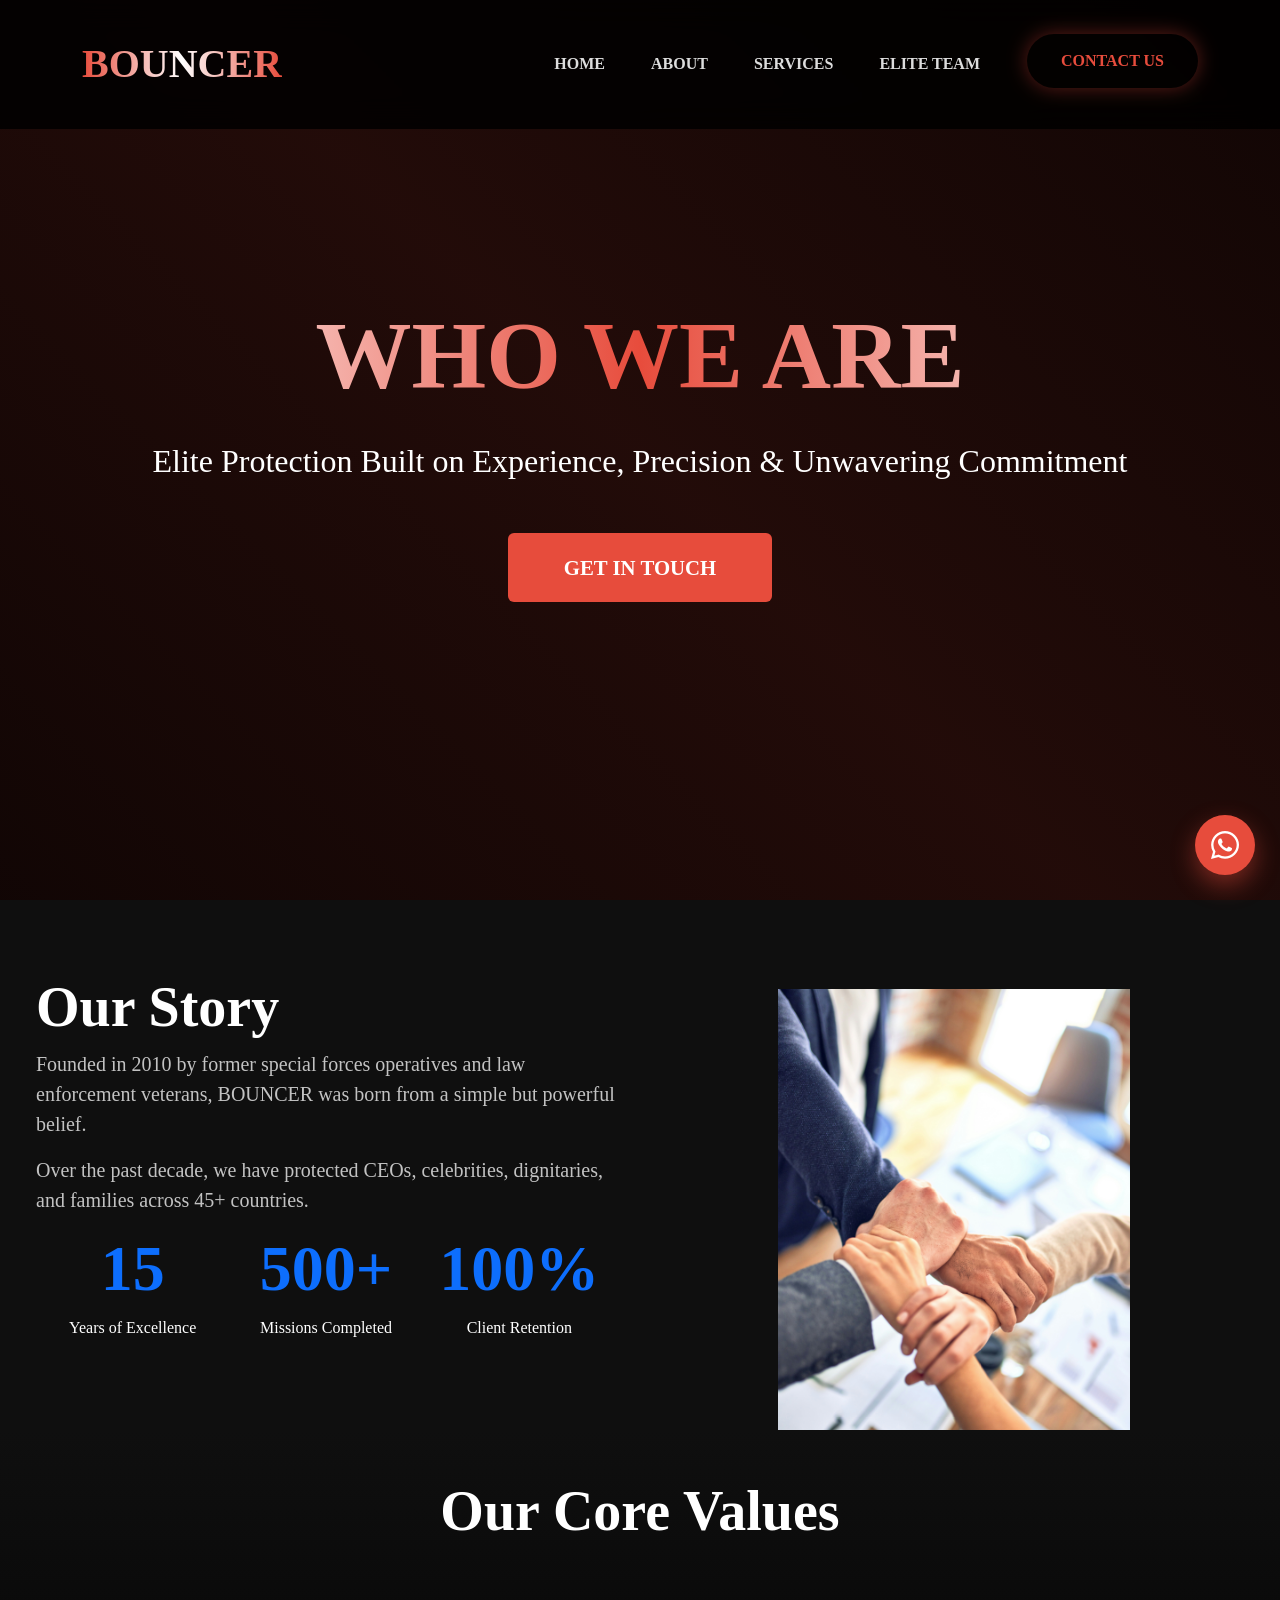
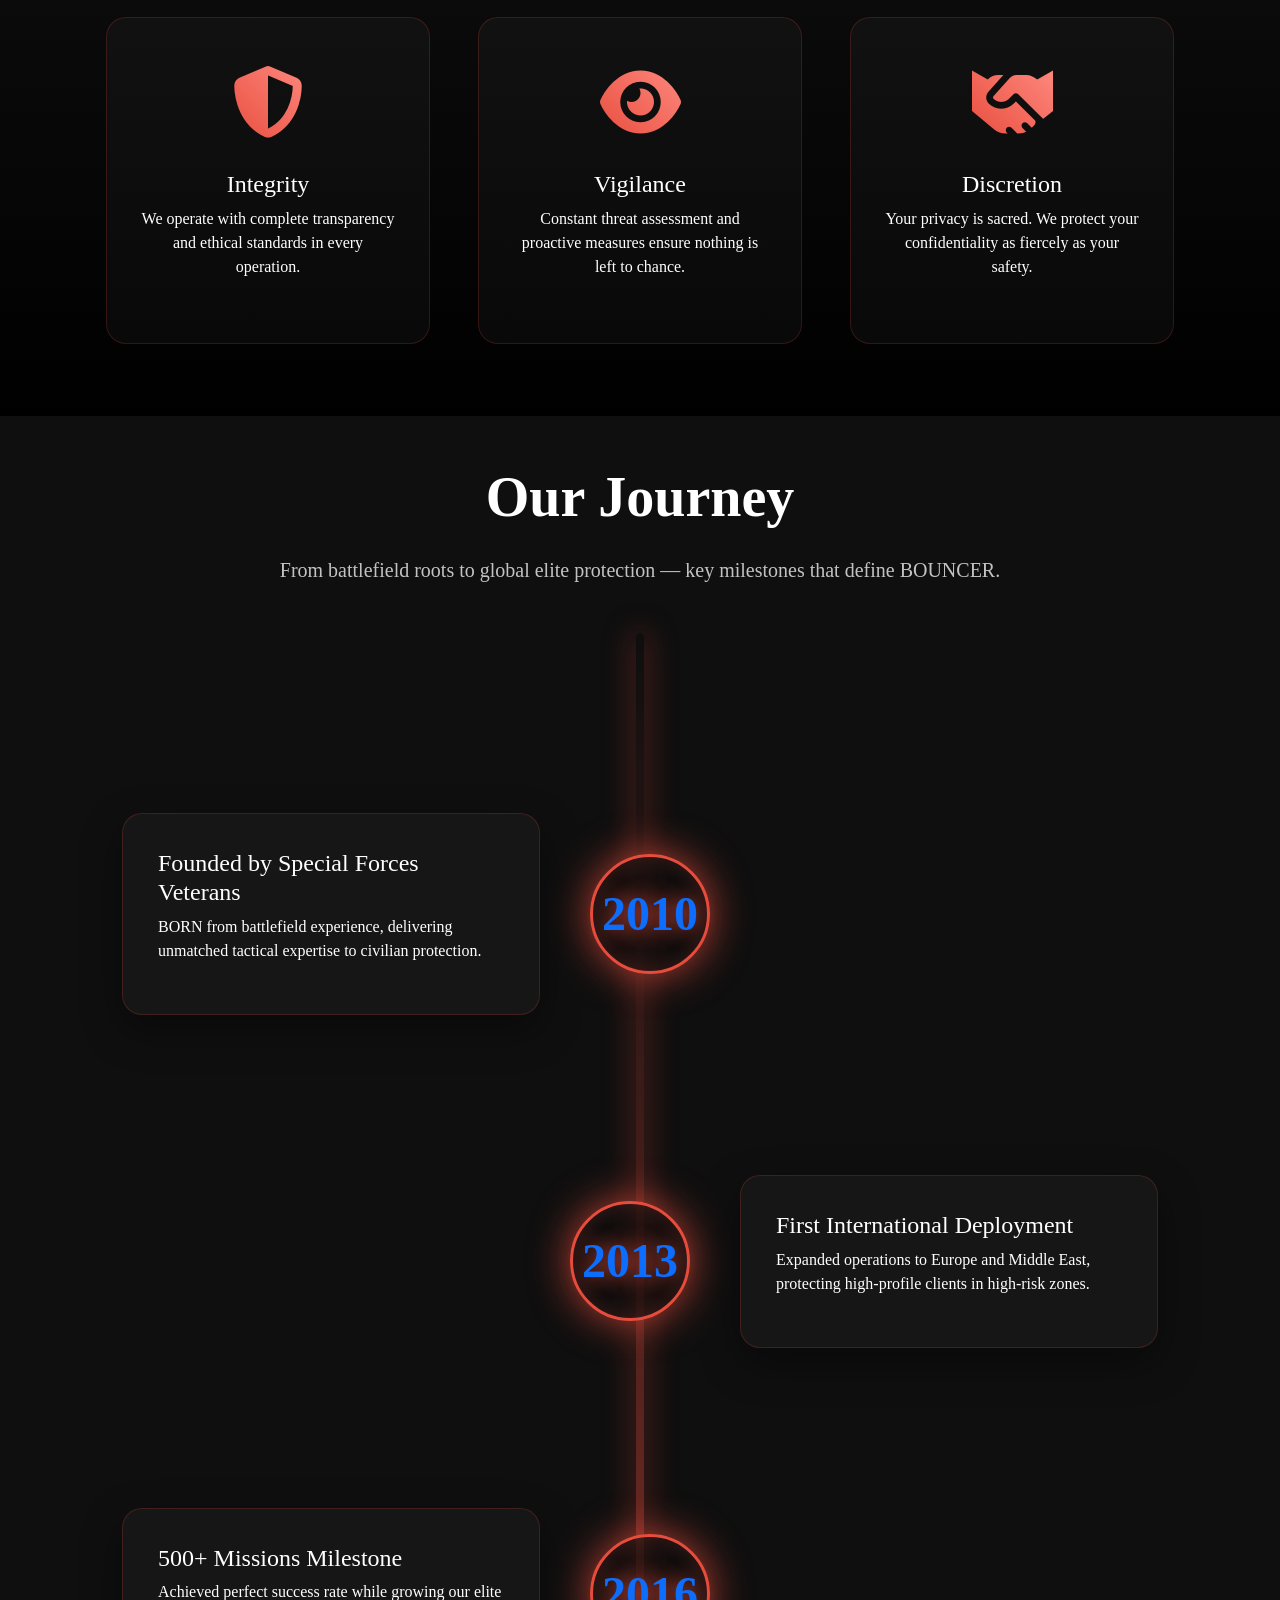
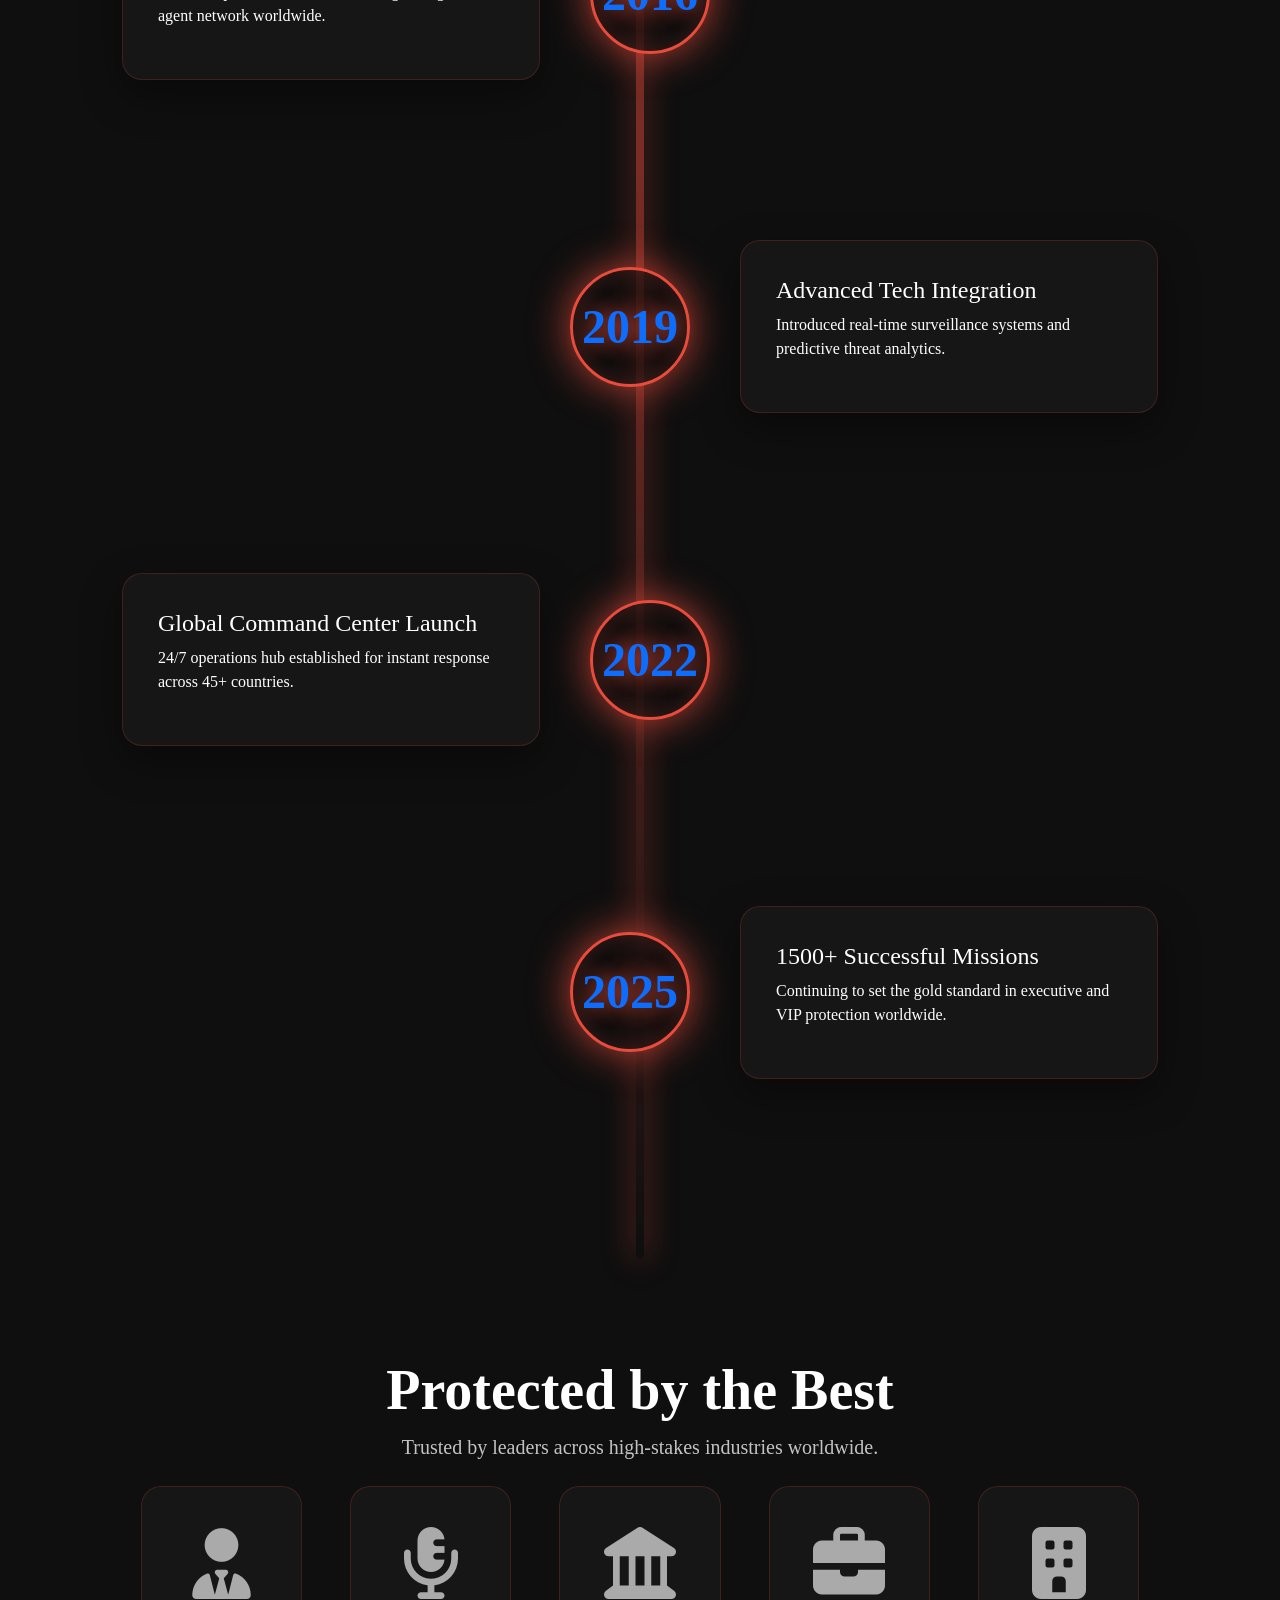
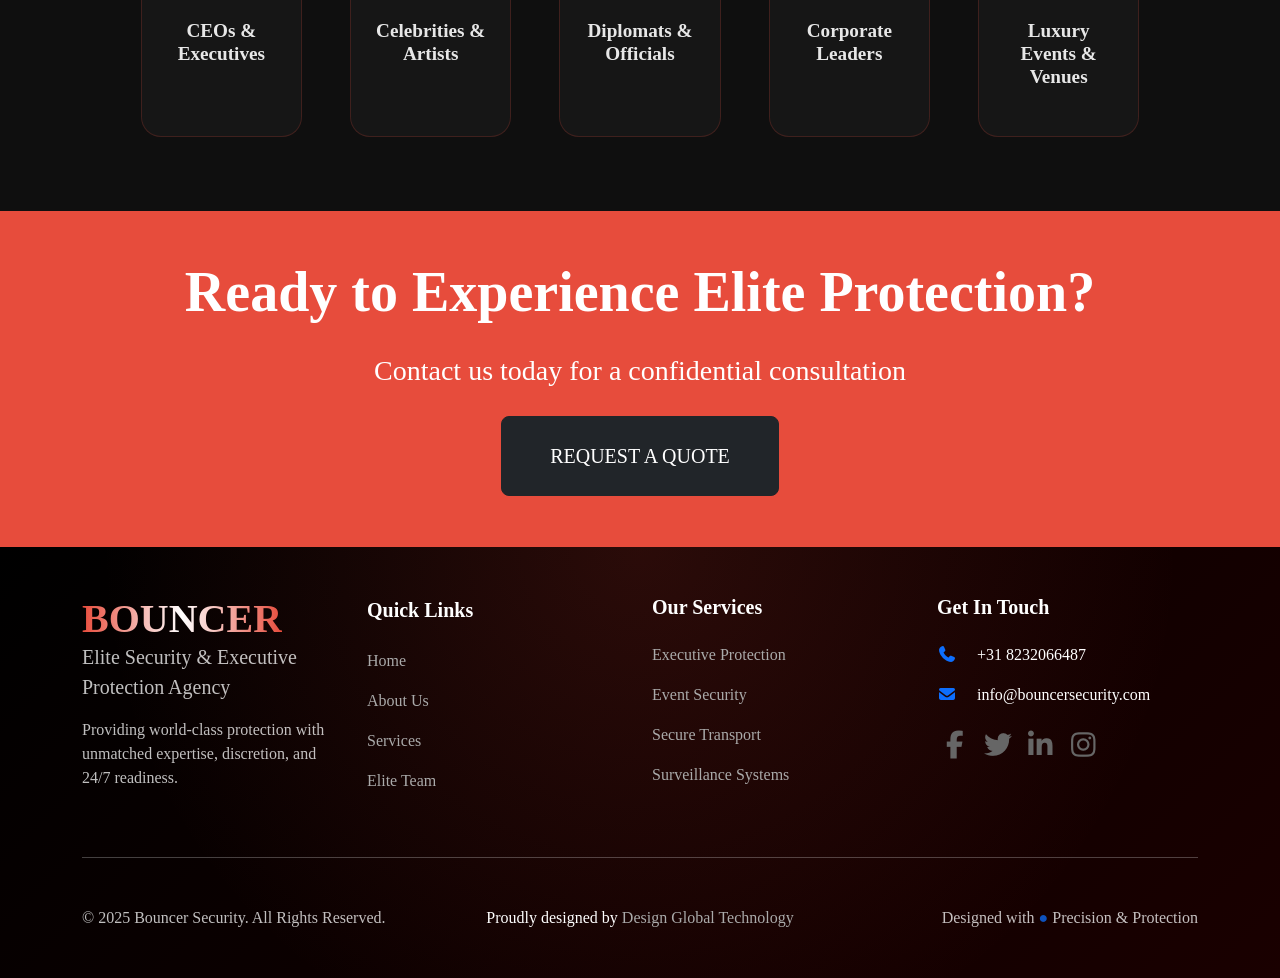
==== about.html @ 979fd618 "second commit" ====
<!DOCTYPE html>
<html lang="en">
  <head>
    <meta charset="UTF-8" />
    <meta name="viewport" content="width=device-width, initial-scale=1.0" />
    <title>BOUNCER</title>
    <link
      rel="icon"
      href="./assets/img/bodyguard-icon.png"
      type="image/bodyguard-icon"
    />

    <link rel="stylesheet" href="./bootstrap/css/bootstrap.min.css" />
    <link rel="stylesheet" href="./fontawesome/css/all.min.css" />

    <link rel="stylesheet" href="./css-folder/about.css" />
  </head>
  <body>
    <!-- Enhanced Navbar -->
    <nav class="navbar navbar-expand-lg navbar-dark fixed-top">
      <div class="container">
        <a class="navbar-brand" href="./index.html">BOUNCER</a>
        <button
          class="navbar-toggler"
          type="button"
          data-bs-toggle="collapse"
          data-bs-target="#navbarNav"
          aria-controls="navbarNav"
          aria-expanded="false"
          aria-label="Toggle navigation"
        >
          <span class="nav-icon nav-hamburger">
            <i class="fas fa-bars"></i>
          </span>
          <span class="nav-icon nav-close">
            <i class="fas fa-times"></i>
          </span>
        </button>

        <div class="collapse navbar-collapse" id="navbarNav">
          <ul class="navbar-nav ms-auto">
            <li class="nav-item">
              <a class="nav-link" href="./index.html">Home</a>
            </li>
            <li class="nav-item">
              <a class="nav-link" href="./about.html">About</a>
            </li>
            <li class="nav-item">
              <a class="nav-link" href="#services">Services</a>
            </li>
            <li class="nav-item">
              <a class="nav-link" href="#EliteTeam">Elite Team</a>
            </li>
          </ul>

          <!-- Contact Us Button (separate from regular links) -->
          <div class="ms-lg-4 mt-3 mt-lg-0">
            <a href="./contact.html" class="btn contact-nav-btn">Contact Us</a>
          </div>
        </div>
      </div>
    </nav>

    <!-- ==================== MAIN CONTENT ==================== -->
    <main>
      <!-- Floating Particles (same as home page) -->
      <div id="particles"></div>

      <!-- Hero Section - About -->
      <section class="hero text-center" style="min-height: 80vh">
        <div class="container position-relative" style="z-index: 2">
          <h1 class="fade-in">WHO WE ARE</h1>
          <p class="lead mt-4 mb-5 fs-2 fade-in" style="animation-delay: 0.5s">
            Elite Protection Built on Experience, Precision & Unwavering
            Commitment
          </p>
          <a
            href="./contact.html"
            class="btn btn-primary-glow fade-in"
            style="animation-delay: 1s"
            >GET IN TOUCH</a
          >
        </div>
      </section>

      <!-- Our Story -->
      <!-- <section class="section-dark py-5">
        <div class="container">
          <div class="row align-items-center g-5">
            <div class="col-lg-6 fade-in">
              <h2 class="display-4 fw-bold mb-4">Our Story</h2>
              <p class="lead opacity-75" style="text-align: justify">
                Founded in 2010 by former special forces operatives and law
                enforcement veterans, BOUNCER was born from a simple but
                powerful belief: true security requires more than just presence
                — it demands expertise, anticipation, and absolute discretion.
              </p>
              <p class="opacity-75 fs-5" style="text-align: justify">
                Over the past decade, we have protected CEOs, celebrities,
                dignitaries, and families across 45+ countries. Every mission
                has strengthened our resolve to deliver protection that is
                proactive, seamless, and uncompromising.
              </p>
              <div class="row mt-5 text-center">
                <div class="col-4">
                  <h3 class="counter text-primary" data-target="15">0</h3>
                  <p>Years of Excellence</p>
                </div>
                <div class="col-4">
                  <h3 class="counter text-primary" data-target="1500">0</h3>
                  <p>Missions Completed</p>
                </div>
                <div class="col-4">
                  <h3 class="counter text-primary" data-target="100">0</h3>
                  <p>% Client Retention</p>
                </div>
              </div>
            </div>
            <div class="col-lg-6 fade-in">
              <div class="glow-border">
                <img
                  src="https://images.unsplash.com/photo-1600880292089-90a7e086ee0c?q=80&w=1374&auto=format&fit=crop"
                  alt="Our Team in Action"
                  class="img-fluid rounded shadow-lg"
                />
              </div>
            </div>
          </div>
        </div>
      </section> -->

      <section class="section-dark reset-spacing">
        <div class="container-fluid">
          <div class="row align-items-center g-0">
            <div class="col-lg-6 fade-in p-3 p-md-4">
              <h2 class="display-4 fw-bold">Our Story</h2>

              <p class="lead opacity-75 text-justify">
                Founded in 2010 by former special forces operatives and law
                enforcement veterans, BOUNCER was born from a simple but
                powerful belief.
              </p>

              <p class="opacity-75 fs-5 text-justify">
                Over the past decade, we have protected CEOs, celebrities,
                dignitaries, and families across 45+ countries.
              </p>

              <div class="row text-center g-0">
                <div class="col-4">
                  <h3 class="counter text-primary">15</h3>
                  <p>Years of Excellence</p>
                </div>
                <div class="col-4">
                  <h3 class="counter text-primary">500+</h3>
                  <p>Missions Completed</p>
                </div>
                <div class="col-4">
                  <h3 class="counter text-primary">100%</h3>
                  <p>Client Retention</p>
                </div>
              </div>
            </div>

            <div
              class="col-lg-6 fade-in p-3 p-md-4"
              style="height: 400px; width: 400px; margin: auto"
            >
              <img
                src="./assets/img/story.jfif"
                alt="Our Team"
                class="img-fluid"
              />
            </div>
          </div>
        </div>
      </section>

      <!-- Mission & Values -->
      <section
        class="section-dark py-5"
        style="background: linear-gradient(to bottom, var(--dark), #000)"
      >
        <div class="container">
          <h2 class="text-center display-4 fw-bold mb-5 fade-in">
            Our Core Values
          </h2>
          <!-- Old-Code -->
          <!-- <div class="row g-5">
            <div class="col-md-4 fade-in">
              <div class="service-card text-center h-100">
                <i class="fas fa-shield-alt service-icon"></i>
                <h4>Integrity</h4>
                <p>
                  We operate with complete transparency and ethical standards in
                  every operation.
                </p>
              </div>
            </div>
            <div class="col-md-4 fade-in">
              <div class="service-card text-center h-100">
                <i class="fas fa-eye service-icon"></i>
                <h4>Vigilance</h4>
                <p>
                  Constant threat assessment and proactive measures ensure
                  nothing is left to chance.
                </p>
              </div>
            </div>
            <div class="col-md-4 fade-in">
              <div class="service-card text-center h-100">
                <i class="fas fa-handshake service-icon"></i>
                <h4>Discretion</h4>
                <p>
                  Your privacy is sacred. We protect your confidentiality as
                  fiercely as your safety.
                </p>
              </div>
            </div>
          </div> -->

          <!-- New-Code -->
          <div class="row g-0">
            <div class="col-md-4 fade-in p-3 p-md-4">
              <div class="service-card text-center">
                <i class="fas fa-shield-alt service-icon"></i>
                <h4>Integrity</h4>
                <p>
                  We operate with complete transparency and ethical standards in
                  every operation.
                </p>
              </div>
            </div>
            <div class="col-md-4 fade-in p-3 p-md-4">
              <div class="service-card text-center">
                <i class="fas fa-eye service-icon"></i>
                <h4>Vigilance</h4>
                <p>
                  Constant threat assessment and proactive measures ensure
                  nothing is left to chance.
                </p>
              </div>
            </div>
            <div class="col-md-4 fade-in p-3 p-md-4">
              <div class="service-card text-center">
                <i class="fas fa-handshake service-icon"></i>
                <h4>Discretion</h4>
                <p>
                  Your privacy is sacred. We protect your confidentiality as
                  fiercely as your safety.
                </p>
              </div>
            </div>
          </div>
        </div>
      </section>

      <!-- Enhanced Our Journey Timeline Section -->
      <!-- Final Professional Our Journey Timeline Section -->
      <section class="section-dark py-5">
        <div class="container">
          <div class="text-center mb-5 fade-in">
            <h2 class="display-4 fw-bold">Our Journey</h2>
            <p
              class="lead opacity-75 mt-4"
              style="max-width: 800px; margin: 0 auto"
            >
              From battlefield roots to global elite protection — key milestones
              that define BOUNCER.
            </p>
          </div>

          <div class="enhanced-timeline fade-in">
            <!-- Milestone 1 -->
            <div class="timeline-item left">
              <div class="timeline-node">
                <span class="timeline-year text-primary">2010</span>
              </div>
              <div class="timeline-content">
                <h4>Founded by Special Forces Veterans</h4>
                <p>
                  BORN from battlefield experience, delivering unmatched
                  tactical expertise to civilian protection.
                </p>
              </div>
            </div>

            <!-- Milestone 2 -->
            <div class="timeline-item right">
              <div class="timeline-node">
                <span class="timeline-year text-primary">2013</span>
              </div>
              <div class="timeline-content">
                <h4>First International Deployment</h4>
                <p>
                  Expanded operations to Europe and Middle East, protecting
                  high-profile clients in high-risk zones.
                </p>
              </div>
            </div>

            <!-- Milestone 3 -->
            <div class="timeline-item left">
              <div class="timeline-node">
                <span class="timeline-year text-primary">2016</span>
              </div>
              <div class="timeline-content">
                <h4>500+ Missions Milestone</h4>
                <p>
                  Achieved perfect success rate while growing our elite agent
                  network worldwide.
                </p>
              </div>
            </div>

            <!-- Milestone 4 -->
            <div class="timeline-item right">
              <div class="timeline-node">
                <span class="timeline-year text-primary">2019</span>
              </div>
              <div class="timeline-content">
                <h4>Advanced Tech Integration</h4>
                <p>
                  Introduced real-time surveillance systems and predictive
                  threat analytics.
                </p>
              </div>
            </div>

            <!-- Milestone 5 -->
            <div class="timeline-item left">
              <div class="timeline-node">
                <span class="timeline-year text-primary">2022</span>
              </div>
              <div class="timeline-content">
                <h4>Global Command Center Launch</h4>
                <p>
                  24/7 operations hub established for instant response across
                  45+ countries.
                </p>
              </div>
            </div>

            <!-- Milestone 6 -->
            <div class="timeline-item right">
              <div class="timeline-node">
                <span class="timeline-year text-primary">2025</span>
              </div>
              <div class="timeline-content">
                <h4>1500+ Successful Missions</h4>
                <p>
                  Continuing to set the gold standard in executive and VIP
                  protection worldwide.
                </p>
              </div>
            </div>
          </div>
        </div>
      </section>

      <!-- old-code -->
      <!-- Protected by the Best - Client Industries Section -->
      <!-- <section class="section-dark py-5">
        <div class="container">
          <div class="text-center mb-5 fade-in">
            <h2 class="display-4 fw-bold">Protected by the Best</h2>
            <p
              class="lead opacity-75 mt-4"
              style="max-width: 800px; margin: 0 auto"
            >
              Trusted by leaders across high-stakes industries worldwide.
            </p>
          </div>

          <div class="row g-5 justify-content-center fade-in">
            <div class="col-lg-2 col-md-4 col-6">
              <div class="industry-card text-center">
                <i class="fas fa-user-tie industry-icon"></i>
                <h5 class="mt-3">CEOs & Executives</h5>
              </div>
            </div>

            <div class="col-lg-2 col-md-4 col-6">
              <div class="industry-card text-center">
                <i class="fas fa-microphone-alt industry-icon"></i>
                <h5 class="mt-3">Celebrities & Artists</h5>
              </div>
            </div>

            <div class="col-lg-2 col-md-4 col-6">
              <div class="industry-card text-center">
                <i class="fas fa-landmark industry-icon"></i>
                <h5 class="mt-3">Diplomats & Officials</h5>
              </div>
            </div>

            <div class="col-lg-2 col-md-4 col-6">
              <div class="industry-card text-center">
                <i class="fas fa-briefcase industry-icon"></i>
                <h5 class="mt-3">Corporate Leaders</h5>
              </div>
            </div>

            <div class="col-lg-2 col-md-4 col-6">
              <div class="industry-card text-center">
                <i class="fas fa-building industry-icon"></i>
                <h5 class="mt-3">Luxury Events & Venues</h5>
              </div>
            </div>
          </div>
        </div>
      </section> -->

      <!-- new-code -->
      <section class="section-dark reset-spacing">
        <div class="container-fluid">
          <div class="text-center fade-in">
            <h2 class="display-4 fw-bold">Protected by the Best</h2>
            <p class="lead opacity-75" style="max-width: 800px; margin: 0 auto">
              Trusted by leaders across high-stakes industries worldwide.
            </p>
          </div>

          <div class="row justify-content-center fade-in g-0">
            <div class="col-lg-2 col-md-4 col-6 p-3 p-md-4">
              <div class="industry-card text-center">
                <i class="fas fa-user-tie industry-icon"></i>
                <h5>CEOs & Executives</h5>
              </div>
            </div>

            <div class="col-lg-2 col-md-4 col-6 p-3 p-md-4">
              <div class="industry-card text-center">
                <i class="fas fa-microphone-alt industry-icon"></i>
                <h5>Celebrities & Artists</h5>
              </div>
            </div>

            <div class="col-lg-2 col-md-4 col-6 p-3 p-md-4">
              <div class="industry-card text-center">
                <i class="fas fa-landmark industry-icon"></i>
                <h5>Diplomats & Officials</h5>
              </div>
            </div>

            <div class="col-lg-2 col-md-4 col-6 p-3 p-md-4">
              <div class="industry-card text-center">
                <i class="fas fa-briefcase industry-icon"></i>
                <h5>Corporate Leaders</h5>
              </div>
            </div>

            <div class="col-lg-2 col-md-4 col-6 p-3 p-md-4">
              <div class="industry-card text-center">
                <i class="fas fa-building industry-icon"></i>
                <h5>Luxury Events & Venues</h5>
              </div>
            </div>
          </div>
        </div>
      </section>

      <!-- CTA Section -->
      <section class="py-5 text-center" style="background: var(--primary)">
        <div class="container fade-in">
          <h2 class="display-4 fw-bold">
            Ready to Experience Elite Protection?
          </h2>
          <p class="lead my-4 fs-3">
            Contact us today for a confidential consultation
          </p>
          <a href="./contact.html" class="btn btn-dark btn-lg px-5 py-4">
            REQUEST A QUOTE
          </a>
        </div>
      </section>
    </main>
    <!-- Floating WhatsApp Button -->
    <a
      href="https://wa.me/919999999999?text=Hello%20I%20would%20like%20to%20book%20an%20Ayurveda%20consultation"
      class="whatsapp-float"
      target="_blank"
      aria-label="Chat on WhatsApp"
    >
      <i class="fab fa-whatsapp"></i>
    </a>

    <!-- Footer -->

    <footer
      class="py-5"
      style="
        background: linear-gradient(135deg, #000, #1a0000);
        border-top: 3px solid var(--primary);
        position: relative;
        overflow: hidden;
      "
    >
      <!-- Subtle glow overlay -->
      <div
        style="
          position: absolute;
          inset: 0;
          background: radial-gradient(
            circle at top center,
            rgba(231, 76, 60, 0.15),
            transparent 70%
          );
          pointer-events: none;
        "
      ></div>

      <div class="container position-relative" style="z-index: 2">
        <div class="row gy-5">
          <!-- Brand & Description -->
          <div class="col-6 col-lg-3 fade-in">
            <a
              class="navbar-brand"
              href="./index.html"
              style="line-height: initial"
              >BOUNCER</a
            >
            <p class="lead opacity-75">
              Elite Security & Executive Protection Agency
            </p>
            <p class="opacity-75">
              Providing world-class protection with unmatched expertise,
              discretion, and 24/7 readiness.
            </p>
          </div>

          <!-- Quick Links -->
          <div class="col-6 col-lg-3 fade-in">
            <h5 class="text-white fw-bold mb-4" style="line-height: inherit">
              Quick Links
            </h5>
            <ul class="list-unstyled">
              <li class="mb-3">
                <a href="./index.html" class="footer-link">Home</a>
              </li>
              <li class="mb-3">
                <a href="./about.html" class="footer-link">About Us</a>
              </li>
              <li class="mb-3">
                <a href="#services" class="footer-link">Services</a>
              </li>
              <li class="mb-3">
                <a href="#EliteTeam" class="footer-link">Elite Team</a>
              </li>
            </ul>
          </div>

          <!-- Services Links -->
          <div class="col-6 col-lg-3 fade-in">
            <h5 class="text-white fw-bold mb-4">Our Services</h5>
            <ul class="list-unstyled">
              <li class="mb-3">
                <a href="#services" class="footer-link">Executive Protection</a>
              </li>
              <li class="mb-3">
                <a href="#services" class="footer-link">Event Security</a>
              </li>
              <li class="mb-3">
                <a href="#services" class="footer-link">Secure Transport</a>
              </li>
              <li class="mb-3">
                <a href="#services" class="footer-link">Surveillance Systems</a>
              </li>
            </ul>
          </div>

          <!-- Contact & Social -->
          <div class="col-6 col-lg-3 fade-in">
            <h5 class="text-white fw-bold mb-4">Get In Touch</h5>
            <p class="mb-3">
              <i class="fas fa-phone me-3 text-primary"></i> +31 8232066487
            </p>
            <p class="mb-4">
              <i class="fas fa-envelope me-3 text-primary"></i>
              info@bouncersecurity.com
            </p>

            <div class="d-flex gap-2">
              <a href="#" class="social-icon">
                <i class="fab fa-facebook-f fs-3"></i>
              </a>
              <a href="#" class="social-icon">
                <i class="fab fa-twitter fs-3"></i>
              </a>
              <a href="#" class="social-icon">
                <i class="fab fa-linkedin-in fs-3"></i>
              </a>
              <a href="#" class="social-icon">
                <i class="fab fa-instagram fs-3"></i>
              </a>
            </div>
          </div>
        </div>

        <hr class="my-5 opacity-25" />

        <div class="row align-items-center text-center">
          <div class="col-md-4 fade-in text-md-start">
            <p class="mb-0 opacity-75">
              © 2025 Bouncer Security. All Rights Reserved.
            </p>
          </div>

          <div class="col-md-4 fade-in proud">
            <span>
              Proudly designed by
              <a href="https://designglobal.in/" target="_blank"
                >Design Global Technology</a
              >
            </span>
          </div>

          <div class="col-md-4 fade-in text-md-end">
            <p class="mb-0 opacity-75">
              Designed with <span class="text-primary">●</span> Precision &
              Protection
            </p>
          </div>
        </div>
      </div>
    </footer>

    <script src="./js-folder/about.js"></script>
    <script src="./bootstrap/js/bootstrap.bundle.min.js"></script>
  </body>
</html>
---- css-folder/about.css ----
* {
  margin: 0;
  padding: 0;
  box-sizing: border-box;
  font-family: "Gilroy";
}

html,
body {
  height: 100%;
  width: 100%;
}

:root {
  --primary: #e74c3c;
  --dark: #0f0f0f;
}

body {
  font-family: "Segoe UI", Tahoma, Geneva, Verdana, sans-serif;
  background: #000;
  color: #fff;
  overflow-x: hidden;
}

/* Enhanced Navbar */
.navbar {
  background: rgba(0, 0, 0, 0.85);
  backdrop-filter: blur(15px);
  transition: all 0.5s ease;
  padding: 1.8rem 0;
  border-bottom: 1px solid transparent;
}
.navbar.scrolled {
  padding: 1rem 0;
  background: rgba(0, 0, 0, 0.95);
  box-shadow: 0 10px 30px rgba(231, 76, 60, 0.3);
  border-bottom: 1px solid var(--primary);
}

.navbar-brand {
  font-size: 2.5rem;
  font-weight: 900;
  background: linear-gradient(90deg, var(--primary), #fff, var(--primary));
  -webkit-background-clip: text;
  -webkit-text-fill-color: transparent;
  animation: logoGlow 4s infinite alternate;
}
@keyframes logoGlow {
  from {
    filter: drop-shadow(0 0 10px var(--primary));
  }
  to {
    filter: drop-shadow(0 0 30px var(--primary));
  }
}

.nav-link {
  color: #ddd !important;
  font-weight: bold;
  text-transform: uppercase;
  font-size: 1rem;
  margin: 0 15px;
  position: relative;
  transition: color 0.4s ease;
}
.nav-link::after {
  content: "";
  position: absolute;
  bottom: -8px;
  left: 50%;
  width: 0;
  height: 3px;
  background: var(--primary);
  transition: all 0.4s ease;
  transform: translateX(-50%);
}
.nav-link:hover,
.nav-link.active {
  color: var(--primary) !important;
}
.nav-link:hover::after,
.nav-link.active::after {
  width: 100%;
}

/* Active link indicator glow */
.nav-link.active {
  animation: pulse 2s infinite;
}
@keyframes pulse {
  0% {
    text-shadow: 0 0 10px var(--primary);
  }
  50% {
    text-shadow: 0 0 20px var(--primary);
  }
  100% {
    text-shadow: 0 0 10px var(--primary);
  }
}

/* Contact Us Button in Navbar - Premium & Subtle Glow */
.contact-nav-btn {
  display: inline-block;
  padding: 0.8rem 2rem;
  font-weight: bold;
  text-transform: uppercase;
  color: #fff !important;
  background: transparent;
  border: 2px solid transparent;
  border-radius: 50px;
  position: relative;
  overflow: hidden;
  transition: all 0.4s ease;
  z-index: 1;
}

/* Glowing red border effect */
.contact-nav-btn::before {
  content: "";
  position: absolute;
  top: 0;
  left: 0;
  right: 0;
  bottom: 0;
  border-radius: 50px;
  padding: 2px;
  background: linear-gradient(45deg, transparent, var(--primary), transparent);
  -webkit-mask: linear-gradient(#fff 0 0) content-box, linear-gradient(#fff 0 0);
  -webkit-mask-composite: xor;
  mask-composite: exclude;
  opacity: 0;
  transition: opacity 0.4s ease;
}

/* Hover: red glow + background tint */
.contact-nav-btn {
  color: var(--primary) !important;
  transform: translateY(-3px);
  box-shadow: 0 0 20px rgba(231, 76, 60, 0.4);
}

.contact-nav-btn:hover::before {
  opacity: 1;
  animation: borderGlow 2s infinite alternate;
}

@keyframes borderGlow {
  from {
    filter: brightness(1);
  }
  to {
    filter: brightness(1.5);
  }
}

/* Active state glow (like other nav links) */
.contact-nav-btn:active,
.nav-link.active + .contact-nav-btn {
  /* if needed */
  animation: pulse 2s infinite;
}

/* ICON BASE */
.nav-icon {
  font-size: 1.8rem;
  color: var(--primary);
  display: none;
}

/* DEFAULT: SHOW HAMBURGER */
.navbar-toggler .nav-hamburger {
  display: inline-block;
}

/* WHEN MENU IS OPEN */
.navbar-toggler[aria-expanded="true"] .nav-hamburger {
  display: none;
}

.navbar-toggler[aria-expanded="true"] .nav-close {
  display: inline-block;
}

/* CLEAN BUTTON */
.navbar-toggler {
  border: none;
  box-shadow: none;
}

.navbar-toggler:focus {
  box-shadow: none;
}

/* ====================== HERO ====================== */
.hero {
  height: 100vh;
  min-height: 700px;
  background: linear-gradient(rgba(0, 0, 0, 0.8), rgba(0, 0, 0, 0.9)),
    url("https://images.unsplash.com/photo-1584433305355-9a4e8c9bb1fa?ixlib=rb-4.0.3&auto=format&fit=crop&w=2000&q=80")
      center/cover no-repeat;
  display: flex;
  align-items: center;
  position: relative;
  overflow: hidden;
}

.hero::after {
  content: "";
  position: absolute;
  top: -50%;
  left: -50%;
  width: 200%;
  height: 200%;
  background: linear-gradient(
    45deg,
    transparent,
    rgba(231, 76, 60, 0.15),
    transparent
  );
  animation: shineSweep 8s infinite linear;
  pointer-events: none;
}

@keyframes shineSweep {
  0% {
    transform: translate(-100%, -100%) rotate(30deg);
  }
  100% {
    transform: translate(100%, 100%) rotate(30deg);
  }
}

.hero h1 {
  font-size: 6rem;
  font-weight: 900;
  font-size: clamp(2.4rem, 8vw, 6rem);

  background: linear-gradient(90deg, #fff, var(--primary), #fff);
  -webkit-background-clip: text;
  -webkit-text-fill-color: transparent;
  animation: textGlow 3s ease-in-out infinite alternate;
}

@keyframes textGlow {
  from {
    filter: drop-shadow(0 0 20px rgba(231, 76, 60, 0.7));
  }
  to {
    filter: drop-shadow(0 0 40px rgba(231, 76, 60, 1));
  }
}

/* Fade-in animations (only for scroll reveal - NOT applied globally) */
@keyframes fadeInDown {
  from {
    opacity: 0;
    transform: translateY(-60px);
  }
  to {
    opacity: 1;
    transform: translateY(0);
  }
}

@keyframes fadeInUp {
  from {
    opacity: 0;
    transform: translateY(60px);
  }
  to {
    opacity: 1;
    transform: translateY(0);
  }
}

.fade-in {
  opacity: 0;
  animation: fadeInUp 1.2s ease-out forwards;
}

/* Fix for hero title on About page */
.hero h1 {
  opacity: 1 !important;
  animation: textGlow 3s ease-in-out infinite alternate,
    fadeInDown 1.5s ease-out;
}

/* Primary Button */
.btn-primary-glow {
  background: var(--primary);
  border: none;
  padding: 1.2rem 3.5rem;
  font-size: 1.3rem;
  font-weight: bold;
  position: relative;
  overflow: hidden;
  transition: all 0.4s ease;
  color: white;
}

.btn-primary-glow::before {
  content: "";
  position: absolute;
  top: 0;
  left: -100%;
  width: 100%;
  height: 100%;
  background: linear-gradient(
    90deg,
    transparent,
    rgba(255, 255, 255, 0.4),
    transparent
  );
  transition: left 0.7s;
}

.btn-primary-glow:hover::before {
  left: 100%;
}

.btn-primary-glow:hover {
  transform: translateY(-8px);
  box-shadow: 0 25px 50px rgba(231, 76, 60, 0.5);
}

/* ====================== PARTICLES ====================== */
#particles {
  position: fixed;
  inset: 0;
  pointer-events: none;
  z-index: 1;
}

/* ===== GLOWING IMAGE BORDER ===== */
.glow-border {
  position: relative;
  display: inline-block;
  border-radius: 20px;
  overflow: hidden;
}

/* spinning border */
.glow-border::before {
  content: "";
  position: absolute;
  inset: -40%;
  background: conic-gradient(#fff 0%, #000 3%, #409 60%, #fff 100%);
  animation: spin 2s linear infinite;
}

/* inner mask so only border shows */
.glow-border {
  position: relative;
  display: inline-block;
  padding: 6px; /* border thickness */
  border-radius: 20px;
  overflow: hidden;
}

/* glowing rotating layer */
.glow-border::before {
  content: "";
  position: absolute;
  inset: -50%;
  background: conic-gradient(
    transparent 0%,
    #ff4d4d 10%,
    #c54242 20%,
    #ff4d4d 30%,
    transparent 40%
  );
  animation: spin 3s linear infinite;
}

/* inner mask (reveals border) */
.glow-border::after {
  content: "";
  position: absolute;
  inset: 6px; /* SAME as padding */
  background: #000;
  border-radius: 14px;
  z-index: 1;
}

/* image above everything */
.glow-border img {
  position: relative;
  z-index: 2;
  border-radius: 14px;
  display: block;
  width: 100%;
  height: auto;
}

/* animation */
@keyframes spin {
  from {
    transform: rotate(0deg);
  }
  to {
    transform: rotate(360deg);
  }
}

/* ====================== SECTIONS ====================== */
.section-dark {
  background: var(--dark);
  padding: 50px 0;
  position: relative;
}

/* Service Cards */
.service-card {
  background: rgba(255, 255, 255, 0.03);
  border: 1px solid rgba(231, 76, 60, 0.2);
  border-radius: 20px;
  padding: 3rem 2rem;
  transition: all 0.5s ease;
  text-align: center;
  height: 100%;
}

.service-card:hover {
  transform: translateY(-25px) scale(1.05);
  background: rgba(231, 76, 60, 0.1);
  border-color: var(--primary);
  box-shadow: 0 30px 60px rgba(231, 76, 60, 0.3);
}

.service-icon {
  font-size: 4.5rem;
  background: linear-gradient(45deg, var(--primary), #ff8a80);
  -webkit-background-clip: text;
  -webkit-text-fill-color: transparent;
  margin-bottom: 2rem;
  transition: transform 0.6s;
}

.service-card:hover .service-icon {
  transform: scale(1.3) rotate(15deg);
}

/* Counter */
.counter {
  font-size: 4rem;
  font-weight: 900;
  color: var(--primary);
}

/* Enhanced Timeline Section */
/* Enhanced Professional Timeline - Years Visible in Glowing Nodes */
.enhanced-timeline {
  position: relative;
  max-width: 1200px;
  margin: 0 auto;
  padding: 80px 0;
}

.enhanced-timeline::before {
  content: "";
  position: absolute;
  width: 8px;
  background: linear-gradient(
    to bottom,
    transparent,
    rgba(231, 76, 60, 0.5),
    transparent
  );
  top: 0;
  bottom: 0;
  left: 50%;
  transform: translateX(-50%);
  border-radius: 4px;
  box-shadow: 0 0 30px rgba(231, 76, 60, 0.6);
  z-index: 0;
}

.timeline-item {
  position: relative;
  width: 50%;
  padding: 60px 40px;
  margin: 40px 0;
  display: flex;
  align-items: center;
  z-index: 1;
}

.timeline-item.left {
  justify-content: flex-end;
  padding-right: 100px;
}

.timeline-item.right {
  left: 50%;
  padding-left: 100px;
}

.timeline-node {
  position: absolute;
  width: 120px;
  height: 120px;
  background: rgba(15, 15, 15, 0.7); /* Dark glass background */
  backdrop-filter: blur(10px);
  border: 3px solid var(--primary);
  border-radius: 50%;
  display: flex;
  align-items: center;
  justify-content: center;
  box-shadow: 0 0 40px rgba(231, 76, 60, 0.8),
    inset 0 0 20px rgba(231, 76, 60, 0.2);
  transition: all 0.6s ease;
  z-index: 2;
}

.timeline-item.left .timeline-node {
  right: -70px;
}

.timeline-item.right .timeline-node {
  left: -70px;
}

.timeline-node:hover {
  transform: scale(1.1);
  box-shadow: 0 0 60px rgba(231, 76, 60, 1),
    inset 0 0 30px rgba(231, 76, 60, 0.4);
  animation: pulseGlow 2s infinite alternate;
}

@keyframes pulseGlow {
  from {
    box-shadow: 0 0 40px rgba(231, 76, 60, 0.8),
      inset 0 0 20px rgba(231, 76, 60, 0.2);
  }
  to {
    box-shadow: 0 0 80px rgba(231, 76, 60, 1),
      inset 0 0 40px rgba(231, 76, 60, 0.4);
  }
}

.timeline-year {
  font-size: 3rem;
  font-weight: 900;
  text-shadow: 0 0 20px var(--primary);
}

.timeline-content {
  background: rgba(255, 255, 255, 0.03);
  border: 1px solid rgba(231, 76, 60, 0.2);
  border-radius: 20px;
  padding: 35px;
  max-width: 480px;
  transition: all 0.6s ease;
  box-shadow: 0 15px 40px rgba(0, 0, 0, 0.4);
}

.timeline-item:hover .timeline-content {
  transform: translateY(-15px);
  background: rgba(231, 76, 60, 0.08);
  border-color: var(--primary);
  box-shadow: 0 30px 70px rgba(231, 76, 60, 0.4);
}

/* Responsive */
@media (max-width: 992px) {
  .enhanced-timeline::before {
    left: 70px;
  }
  .timeline-item {
    width: 100%;
    padding-left: 120px !important;
    padding-right: 40px !important;
  }
  .timeline-item.left,
  .timeline-item.right {
    left: 0 !important;
    justify-content: flex-start !important;
  }
  .timeline-node {
    left: -3px !important;
    width: 120px;
    height: 120px;
  }
  .timeline-year {
    font-size: 2.5rem;
  }
}

/* Protected by the Best - Industry Icons Section */
.industry-card {
  padding: 40px 20px;
  background: rgba(255, 255, 255, 0.03);
  border: 1px solid rgba(231, 76, 60, 0.2);
  border-radius: 20px;
  transition: all 0.6s ease;
  height: 100%;
}

.industry-card:hover {
  transform: translateY(-20px) scale(1.05);
  background: rgba(231, 76, 60, 0.08);
  border-color: var(--primary);
  box-shadow: 0 30px 60px rgba(231, 76, 60, 0.4);
}

.industry-icon {
  font-size: 4.5rem;
  color: #aaa;
  transition: all 0.6s ease;
  margin-bottom: 20px;
}

.industry-card:hover .industry-icon {
  color: var(--primary);
  text-shadow: 0 0 30px var(--primary);
  transform: scale(1.2);
}

.industry-card h5 {
  font-weight: bold;
  font-size: 1.2rem;
  opacity: 0.9;
}

/* Responsive adjustment */
@media (max-width: 768px) {
  .industry-icon {
    font-size: 3.5rem;
  }
  .industry-card {
    padding: 30px 15px;
  }
}

:root {
  --primary: #e74c3c;
}

/* Footer links */
.footer-link {
  color: #aaa;
  text-decoration: none;
  transition: all 0.4s ease;
  position: relative;
}

.footer-link:hover {
  color: var(--primary);
  text-shadow: 0 0 10px rgba(231, 76, 60, 0.6);
  transform: translateX(8px);
}

.footer-link::after {
  content: "";
  position: absolute;
  bottom: -4px;
  left: 0;
  width: 0;
  height: 2px;
  background: var(--primary);
  transition: width 0.4s ease;
}

.footer-link:hover::after {
  width: 50px;
}

/* Social icons */
.social-icon {
  color: #666;
  transition: all 0.4s ease;
}

.social-icon:hover {
  color: var(--primary);
  transform: translateY(-6px);
  text-shadow: 0 0 20px var(--primary);
}

/* Proud line */
.proud a {
  text-decoration: none;
  color: #aaa;
}

/* responsiveness  */

/* Hero Section */
@media (max-width: 768px) {
  .hero {
    min-height: 90vh;
    padding: 80px 0;
  }

  .hero h1 {
    font-size: clamp(2rem, 9vw, 3.2rem);
  }

  .hero p {
    font-size: 1.1rem !important;
  }

  .btn-primary-glow {
    padding: 1rem 2.5rem;
    font-size: 1.1rem;
  }
}

/* Our Story Section */
@media (max-width: 768px) {
  .section-dark {
    padding: 70px 0;
  }

  .counter {
    font-size: 2.5rem;
  }

  .section-dark .row.text-center .col-4 {
    width: 100%;
    margin-bottom: 1.5rem;
  }
}

/* Service Cards */
@media (max-width: 768px) {
  .service-card {
    padding: 2rem 1.5rem;
  }

  .service-card:hover {
    transform: none;
    box-shadow: none;
  }

  .service-icon {
    font-size: 3.5rem;
  }
}

/* TIMELINE */
@media (max-width: 992px) {
  /* Vertical line */
  .enhanced-timeline::before {
    left: 28px;
  }

  /* Timeline item */
  .timeline-item {
    width: 100%;
    left: 0;
    padding: 35px 20px 35px 80px;
    margin: 30px 0;
    justify-content: flex-start;
  }

  /* Disable left/right split */
  .timeline-item.left,
  .timeline-item.right {
    left: 0;
    padding-left: 80px;
    padding-right: 20px;
  }

  /* Node */
  .timeline-node {
    width: 60px;
    height: 60px;
    left: -30px;
  }

  .timeline-year {
    font-size: 1.3rem;
  }

  /* Card */
  .timeline-content {
    width: 100%;
    max-width: 100%;
    padding: 20px;
  }
}

@media (max-width: 480px) {
  .enhanced-timeline::before {
    left: 22px;
  }

  .timeline-item {
    padding-left: 70px;
  }

  .timeline-node {
    width: 52px;
    height: 52px;
    left: -26px;
  }

  .timeline-year {
    font-size: 1.1rem;
  }

  .timeline-content h4 {
    font-size: 1.05rem;
  }

  .timeline-content p {
    font-size: 0.9rem;
    line-height: 1.5;
  }
}

/* === FLOATING WHATSAPP BUTTON === */
.whatsapp-float {
  position: fixed;
  bottom: 25px;
  right: 25px;
  width: 60px;
  height: 60px;
  background: #e74c3c;
  color: #ffffff;
  border-radius: 50%;
  display: flex;
  align-items: center;
  justify-content: center;
  font-size: 32px;
  text-decoration: none;
  z-index: 9999;
  box-shadow: 0 10px 25px rgba(231, 76, 60, 0.45);
  transition: all 0.3s ease;
  animation: whatsapp-pulse 2.5s infinite;
}

.whatsapp-float:hover {
  transform: translateY(-4px) scale(1.05);
  box-shadow: 0 15px 35px rgba(231, 76, 60, 0.6);
}

/* Pulse Effect */
@keyframes whatsapp-pulse {
  0% {
    box-shadow: 0 0 0 0 rgba(231, 76, 60, 0.6);
  }
  70% {
    box-shadow: 0 0 0 18px rgba(231, 76, 60, 0);
  }
  100% {
    box-shadow: 0 0 0 0 rgba(231, 76, 60, 0);
  }
}

/* Mobile adjustment */
@media (max-width: 768px) {
  .whatsapp-float {
    width: 55px;
    height: 55px;
    font-size: 28px;
    bottom: 20px;
    right: 20px;
  }
}
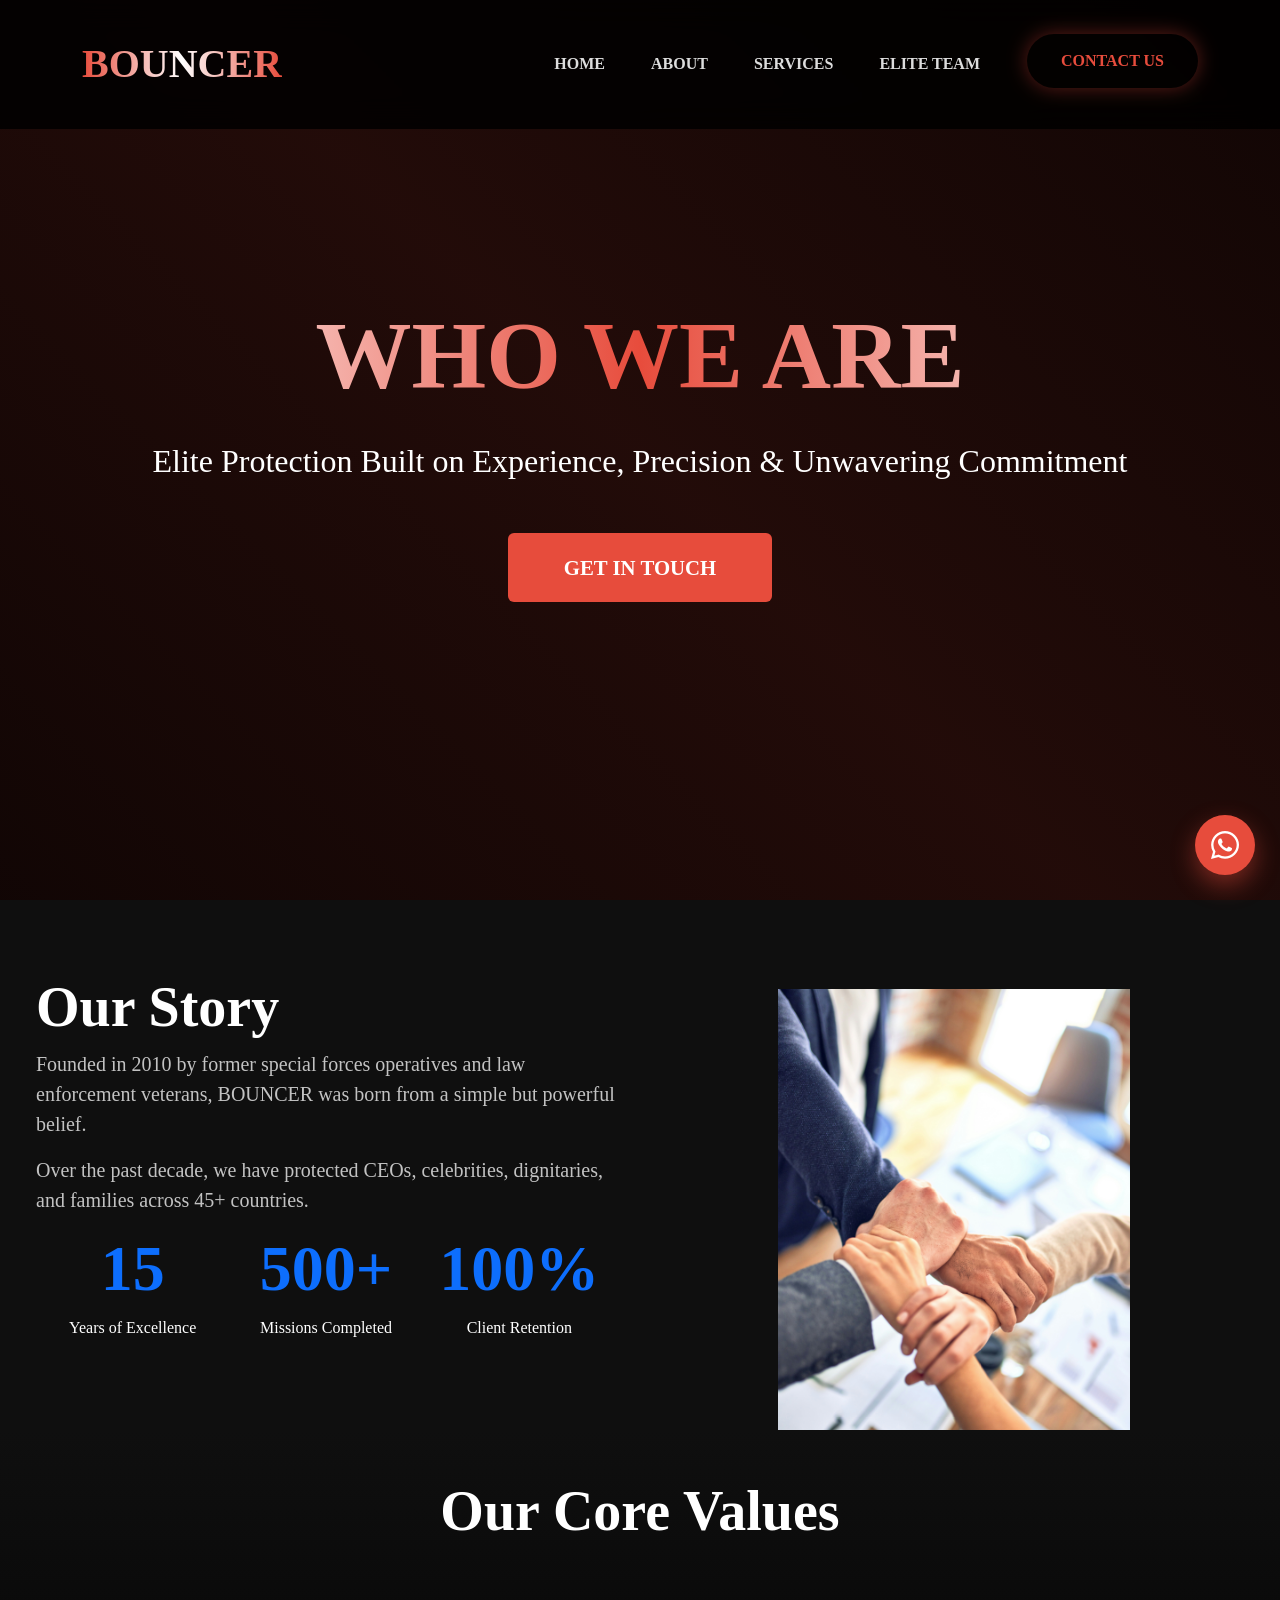
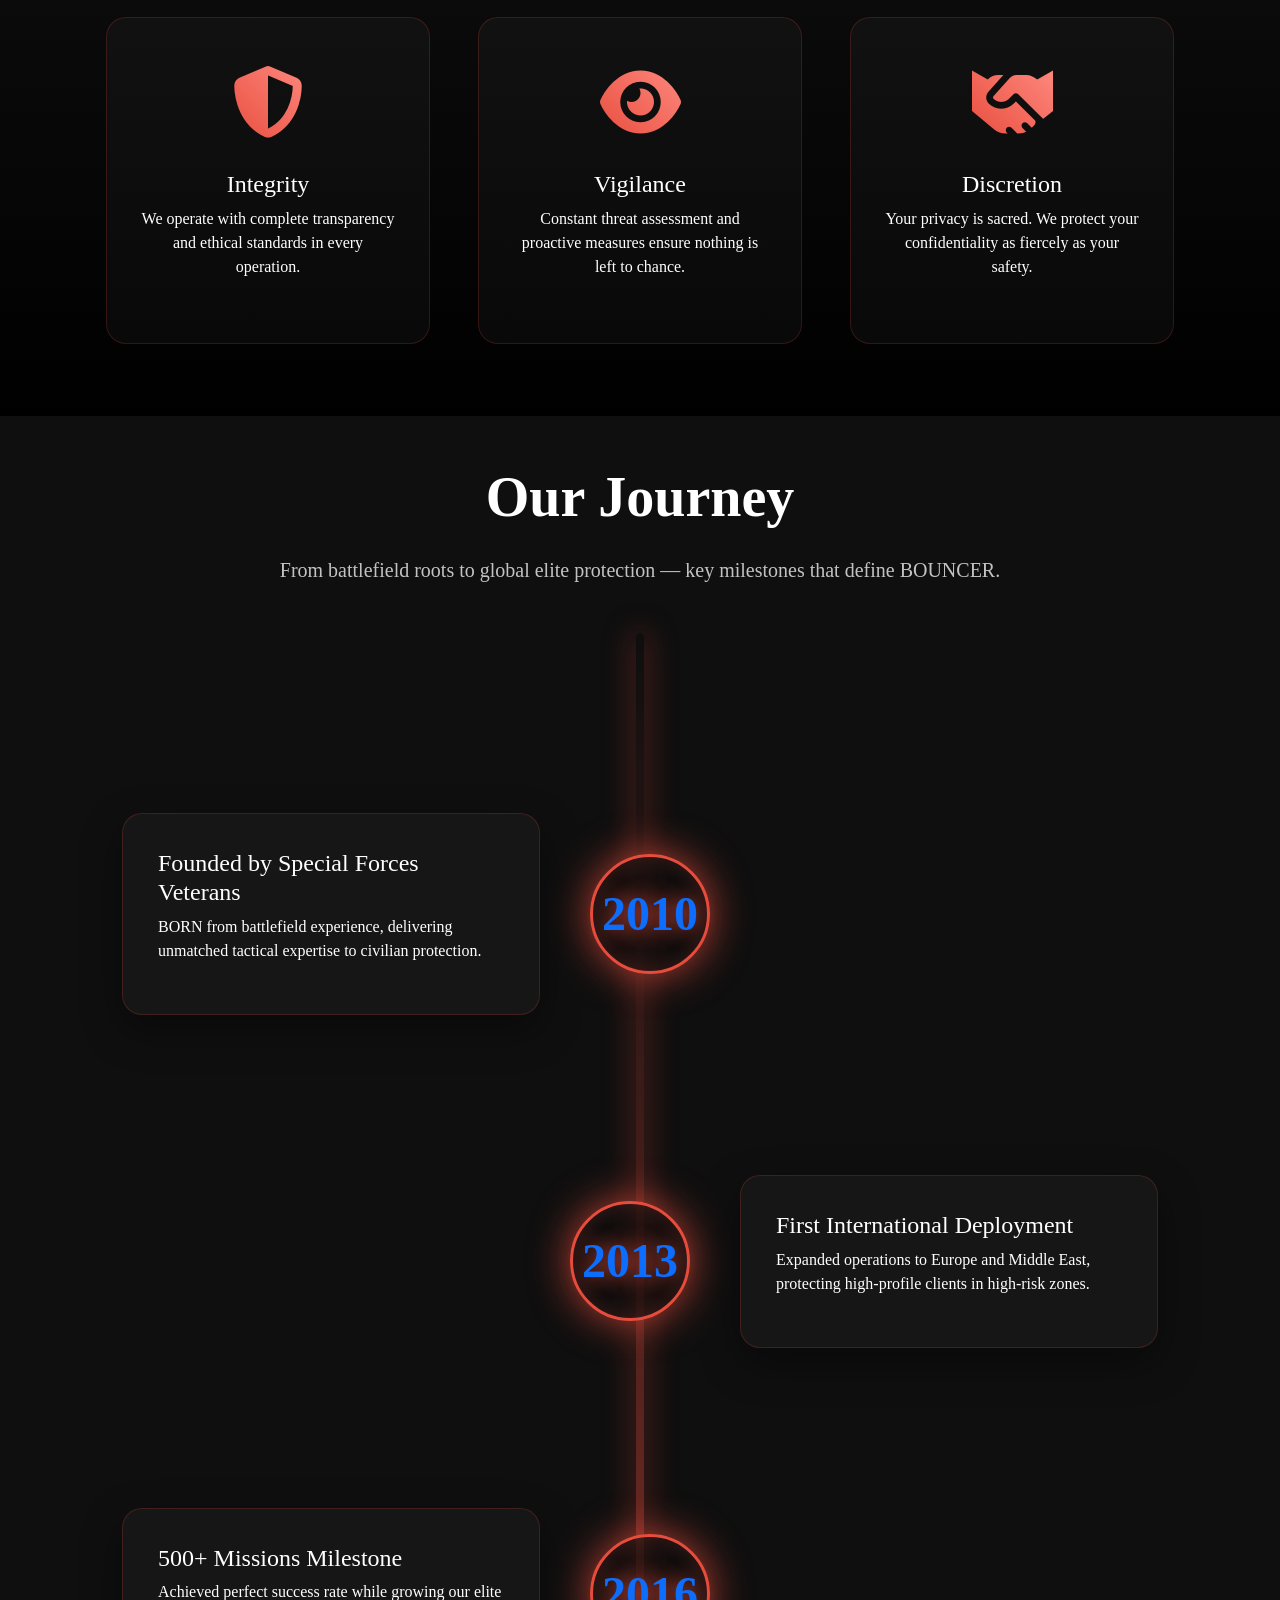
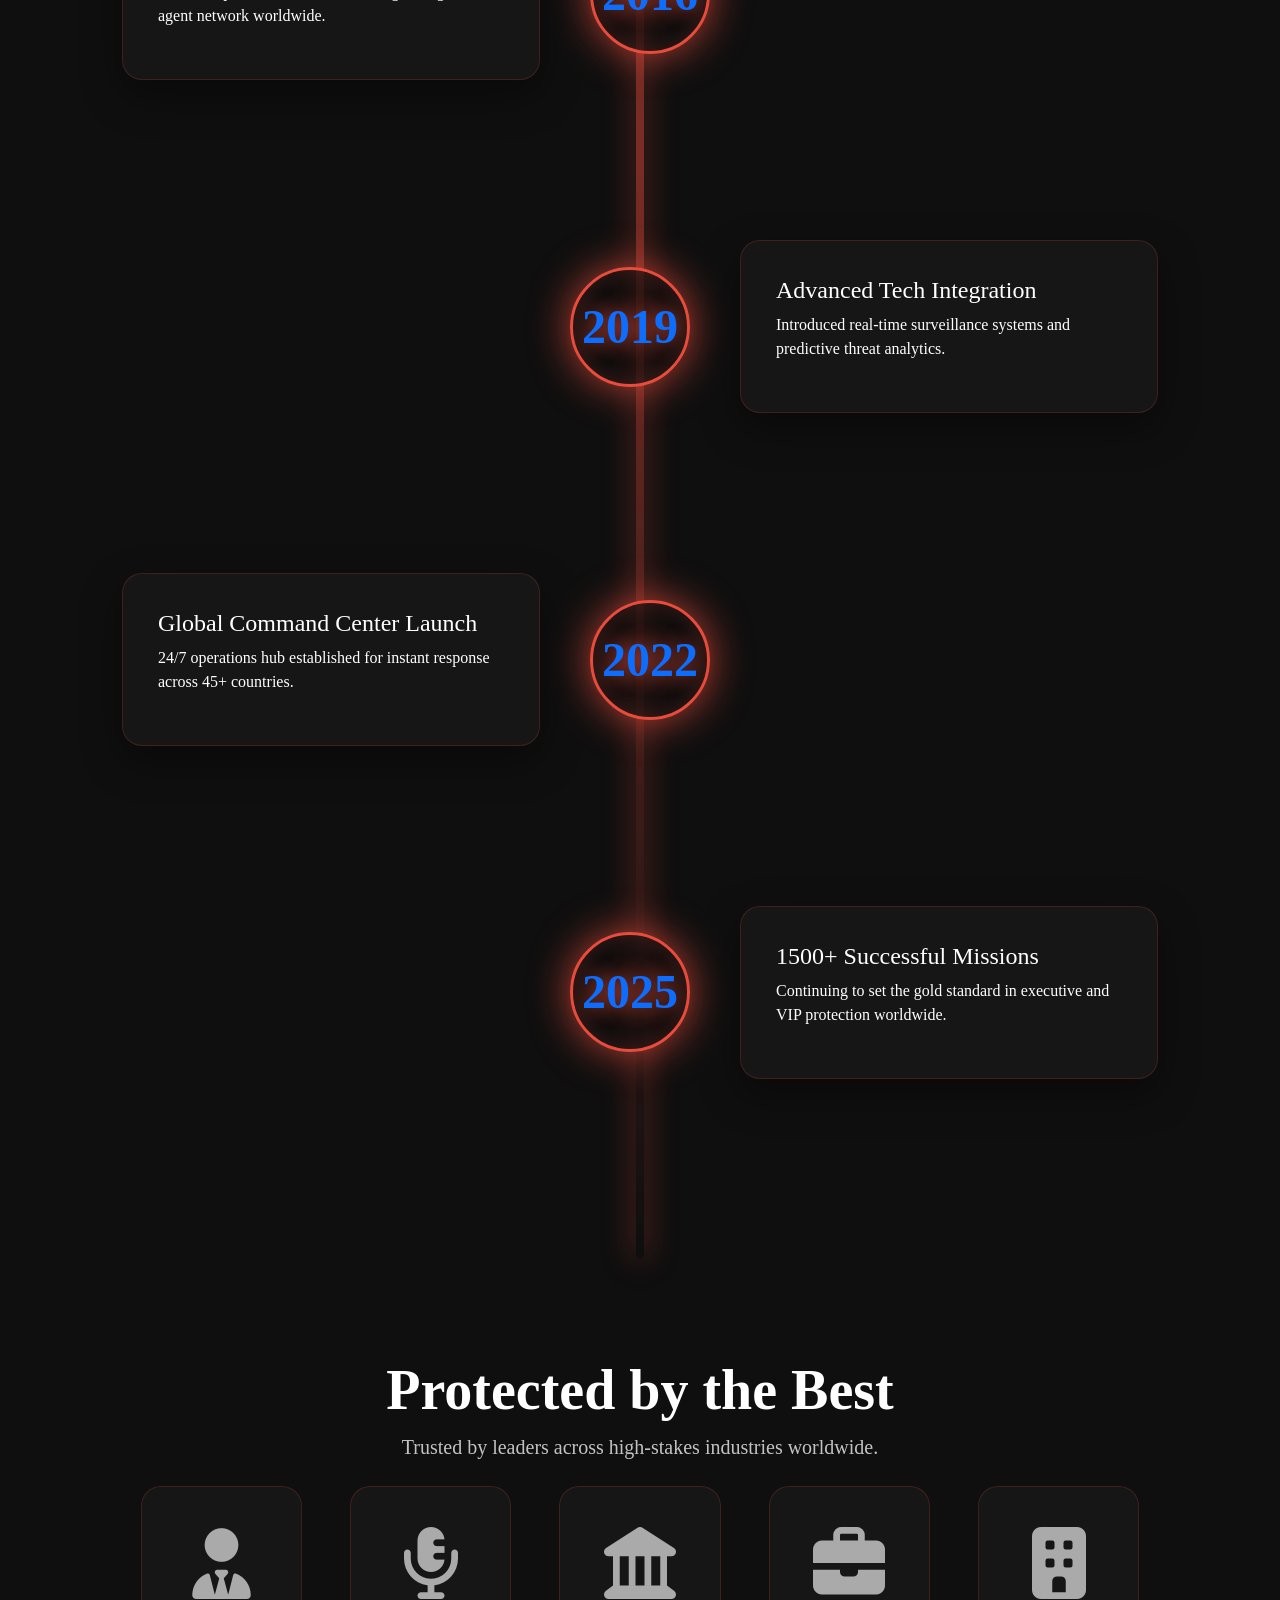
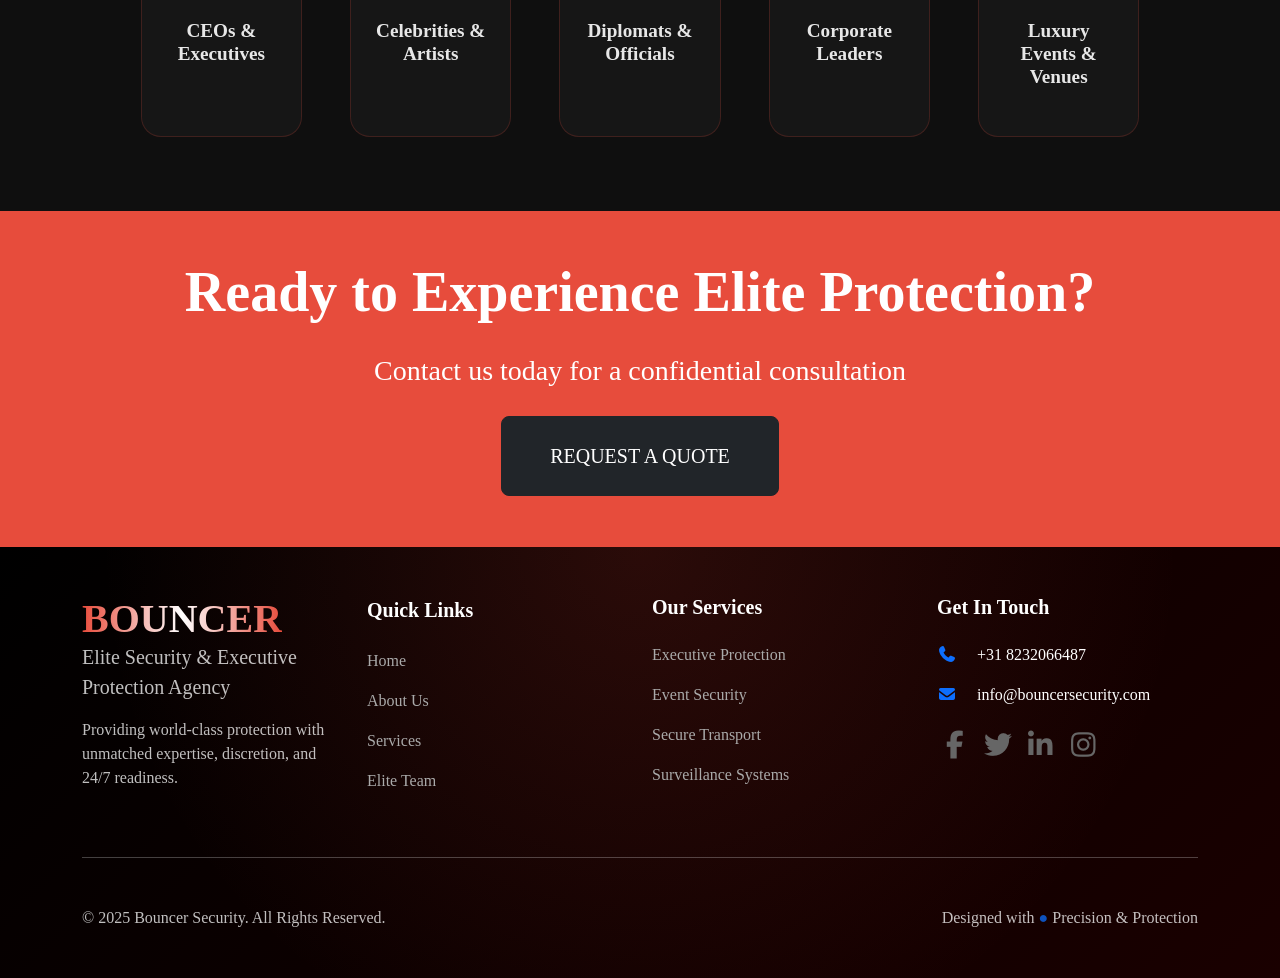
==== commit 7f5746b4: "ADDED" ====
--- a/about.html
+++ b/about.html
@@ -607,12 +607,12 @@
           </div>
 
           <div class="col-md-4 fade-in proud">
-            <span>
+            <!-- <span>
               Proudly designed by
               <a href="https://designglobal.in/" target="_blank"
                 >Design Global Technology</a
               >
-            </span>
+            </span> -->
           </div>
 
           <div class="col-md-4 fade-in text-md-end">
